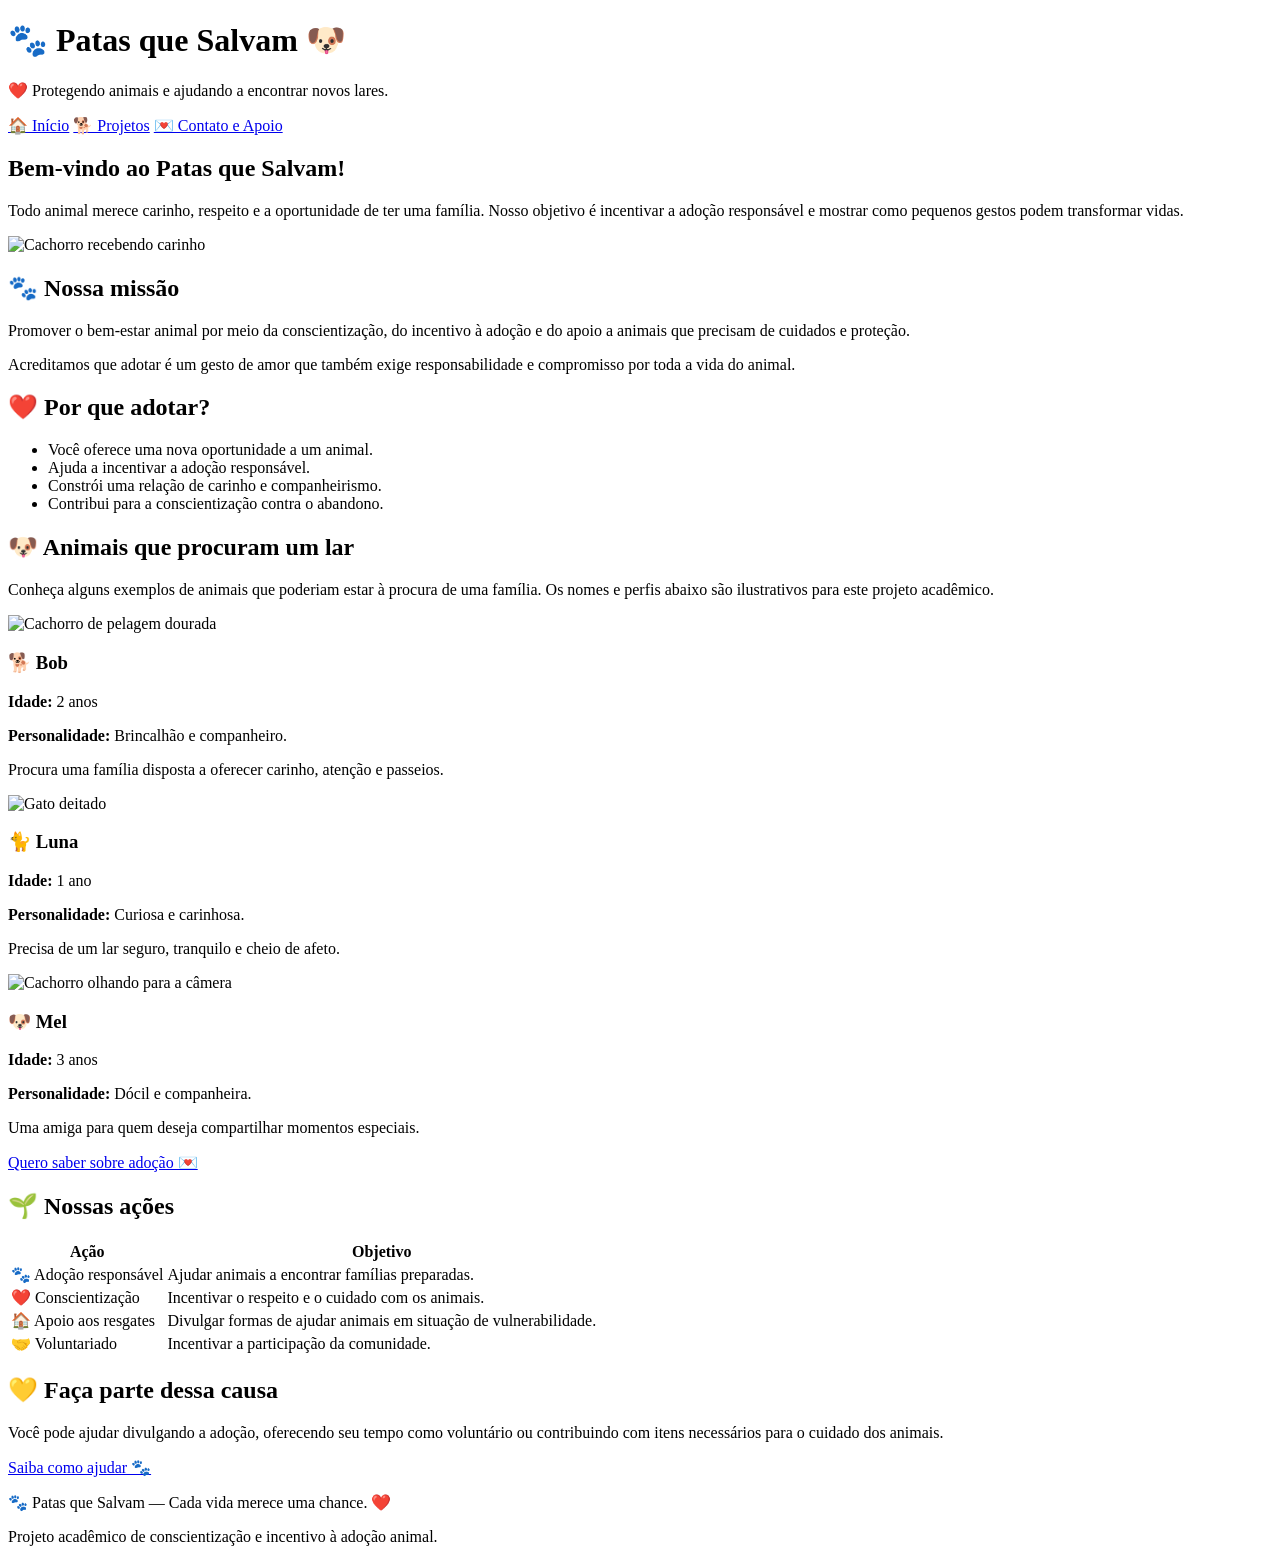
==== index.html @ 7de1390d "Add files via upload" ====
<!DOCTYPE html>
<html lang="pt-BR">
<head>
    <meta charset="UTF-8">
    <meta name="viewport" content="width=device-width, initial-scale=1.0">
    <title>Patas que Salvam | Adoção de Animais</title>
    <link rel="stylesheet" href="css/style.css">
</head>
<body>
    <header>
        <h1>🐾 Patas que Salvam 🐶</h1>
        <p>❤️ Protegendo animais e ajudando a encontrar novos lares.</p>
        <nav>
            <a href="index.html">🏠 Início</a>
            <a href="projetos.html">🐕 Projetos</a>
            <a href="contato.html">💌 Contato e Apoio</a>
        </nav>
    </header>

    <main>
        <section>
            <h2>Bem-vindo ao Patas que Salvam!</h2>
            <p>Todo animal merece carinho, respeito e a oportunidade de ter uma família. Nosso objetivo é incentivar a adoção responsável e mostrar como pequenos gestos podem transformar vidas.</p>
            <img src="https://images.unsplash.com/photo-1450778869180-41d0601e046e?auto=format&fit=crop&w=1000&q=80" alt="Cachorro recebendo carinho">
        </section>

        <section>
            <h2>🐾 Nossa missão</h2>
            <p>Promover o bem-estar animal por meio da conscientização, do incentivo à adoção e do apoio a animais que precisam de cuidados e proteção.</p>
            <p>Acreditamos que adotar é um gesto de amor que também exige responsabilidade e compromisso por toda a vida do animal.</p>
        </section>

        <section>
            <h2>❤️ Por que adotar?</h2>
            <ul>
                <li>Você oferece uma nova oportunidade a um animal.</li>
                <li>Ajuda a incentivar a adoção responsável.</li>
                <li>Constrói uma relação de carinho e companheirismo.</li>
                <li>Contribui para a conscientização contra o abandono.</li>
            </ul>
        </section>

        <section>
            <h2>🐶 Animais que procuram um lar</h2>
            <p>Conheça alguns exemplos de animais que poderiam estar à procura de uma família. Os nomes e perfis abaixo são ilustrativos para este projeto acadêmico.</p>

            <div class="animais">
                <article class="animal">
                    <img src="https://images.unsplash.com/photo-1552053831-71594a27632d?auto=format&fit=crop&w=700&q=80" alt="Cachorro de pelagem dourada">
                    <h3>🐕 Bob</h3>
                    <p><strong>Idade:</strong> 2 anos</p>
                    <p><strong>Personalidade:</strong> Brincalhão e companheiro.</p>
                    <p>Procura uma família disposta a oferecer carinho, atenção e passeios.</p>
                </article>

                <article class="animal">
                    <img src="https://images.unsplash.com/photo-1573865526739-10659fec78a5?auto=format&fit=crop&w=700&q=80" alt="Gato deitado">
                    <h3>🐈 Luna</h3>
                    <p><strong>Idade:</strong> 1 ano</p>
                    <p><strong>Personalidade:</strong> Curiosa e carinhosa.</p>
                    <p>Precisa de um lar seguro, tranquilo e cheio de afeto.</p>
                </article>

                <article class="animal">
                    <img src="https://images.unsplash.com/photo-1543466835-00a7907e9de1?auto=format&fit=crop&w=700&q=80" alt="Cachorro olhando para a câmera">
                    <h3>🐶 Mel</h3>
                    <p><strong>Idade:</strong> 3 anos</p>
                    <p><strong>Personalidade:</strong> Dócil e companheira.</p>
                    <p>Uma amiga para quem deseja compartilhar momentos especiais.</p>
                </article>
            </div>

            <p><a class="botao" href="contato.html">Quero saber sobre adoção 💌</a></p>
        </section>

        <section>
            <h2>🌱 Nossas ações</h2>
            <table>
                <thead>
                    <tr>
                        <th>Ação</th>
                        <th>Objetivo</th>
                    </tr>
                </thead>
                <tbody>
                    <tr>
                        <td>🐾 Adoção responsável</td>
                        <td>Ajudar animais a encontrar famílias preparadas.</td>
                    </tr>
                    <tr>
                        <td>❤️ Conscientização</td>
                        <td>Incentivar o respeito e o cuidado com os animais.</td>
                    </tr>
                    <tr>
                        <td>🏠 Apoio aos resgates</td>
                        <td>Divulgar formas de ajudar animais em situação de vulnerabilidade.</td>
                    </tr>
                    <tr>
                        <td>🤝 Voluntariado</td>
                        <td>Incentivar a participação da comunidade.</td>
                    </tr>
                </tbody>
            </table>
        </section>

        <section>
            <h2>💛 Faça parte dessa causa</h2>
            <p>Você pode ajudar divulgando a adoção, oferecendo seu tempo como voluntário ou contribuindo com itens necessários para o cuidado dos animais.</p>
            <a class="botao" href="contato.html">Saiba como ajudar 🐾</a>
        </section>
    </main>

    <footer>
        <p>🐾 Patas que Salvam — Cada vida merece uma chance. ❤️</p>
        <p>Projeto acadêmico de conscientização e incentivo à adoção animal.</p>
    </footer>
</body>
</html>
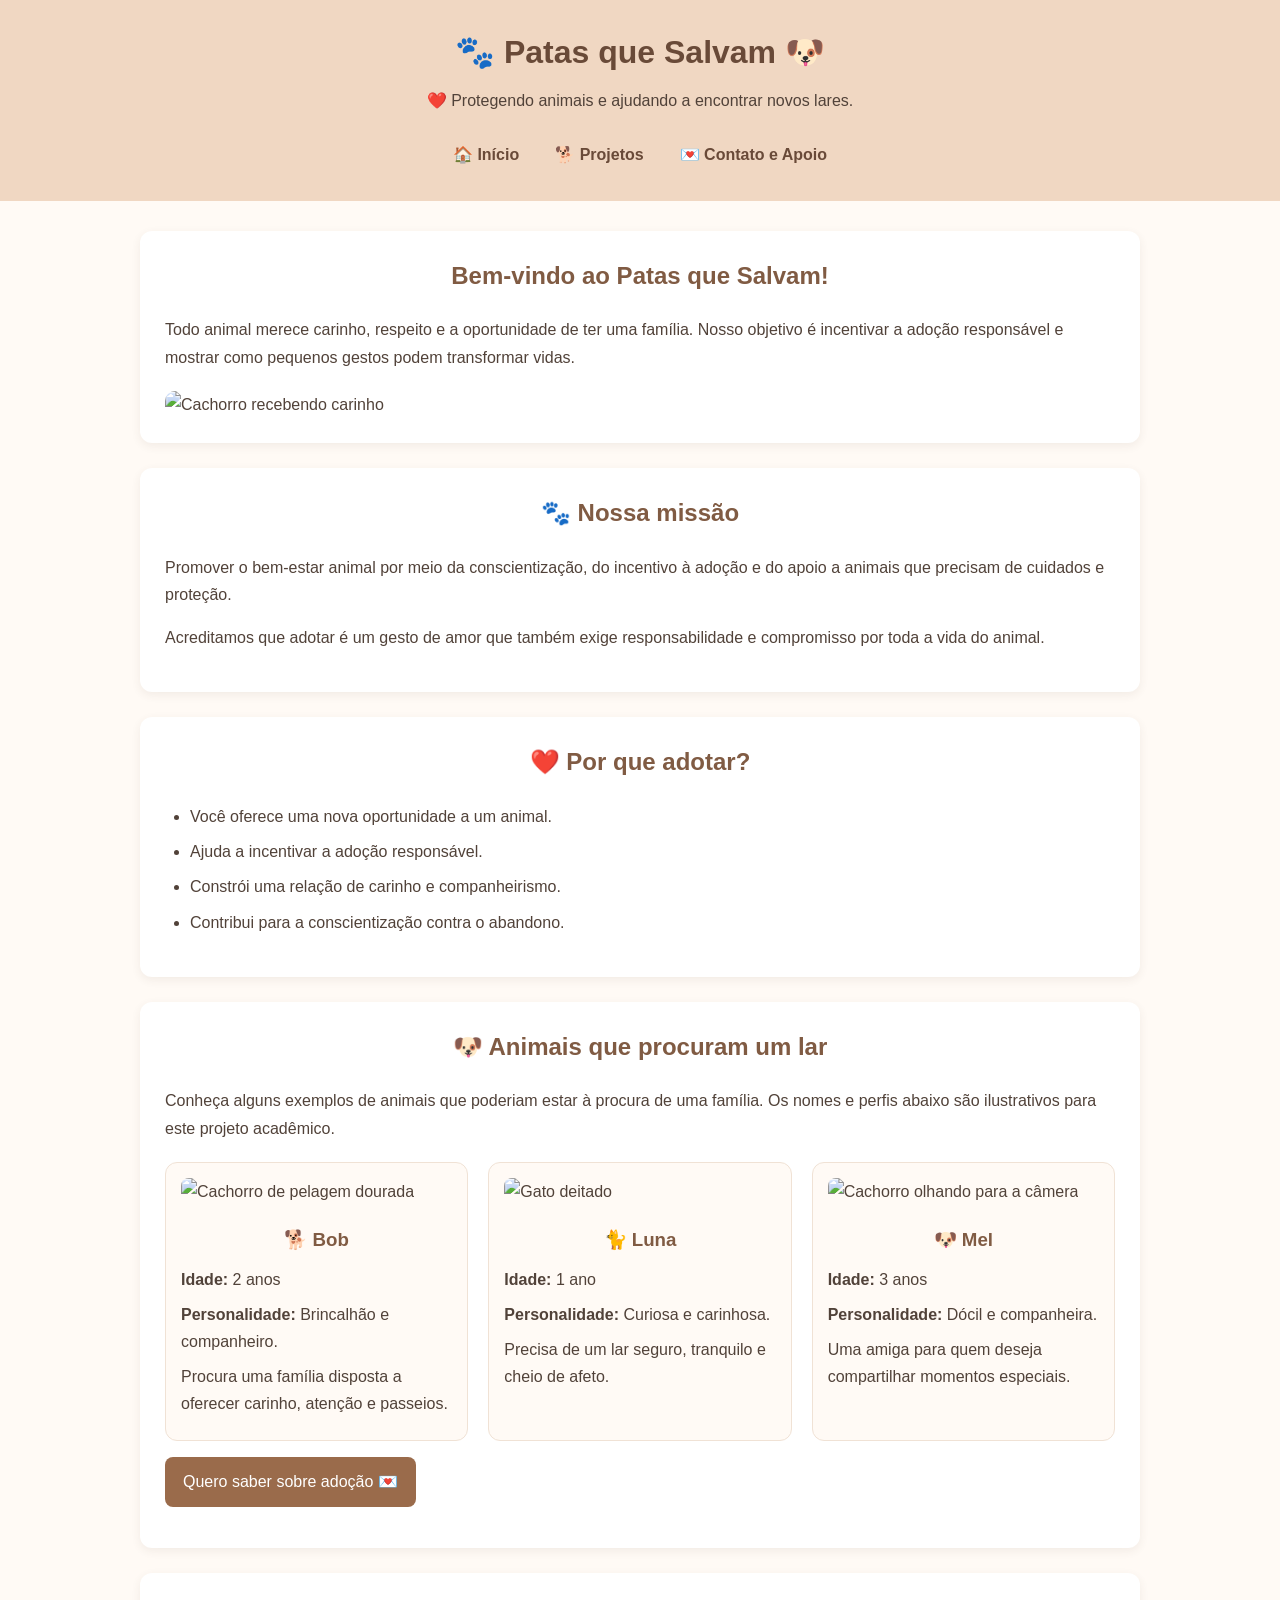
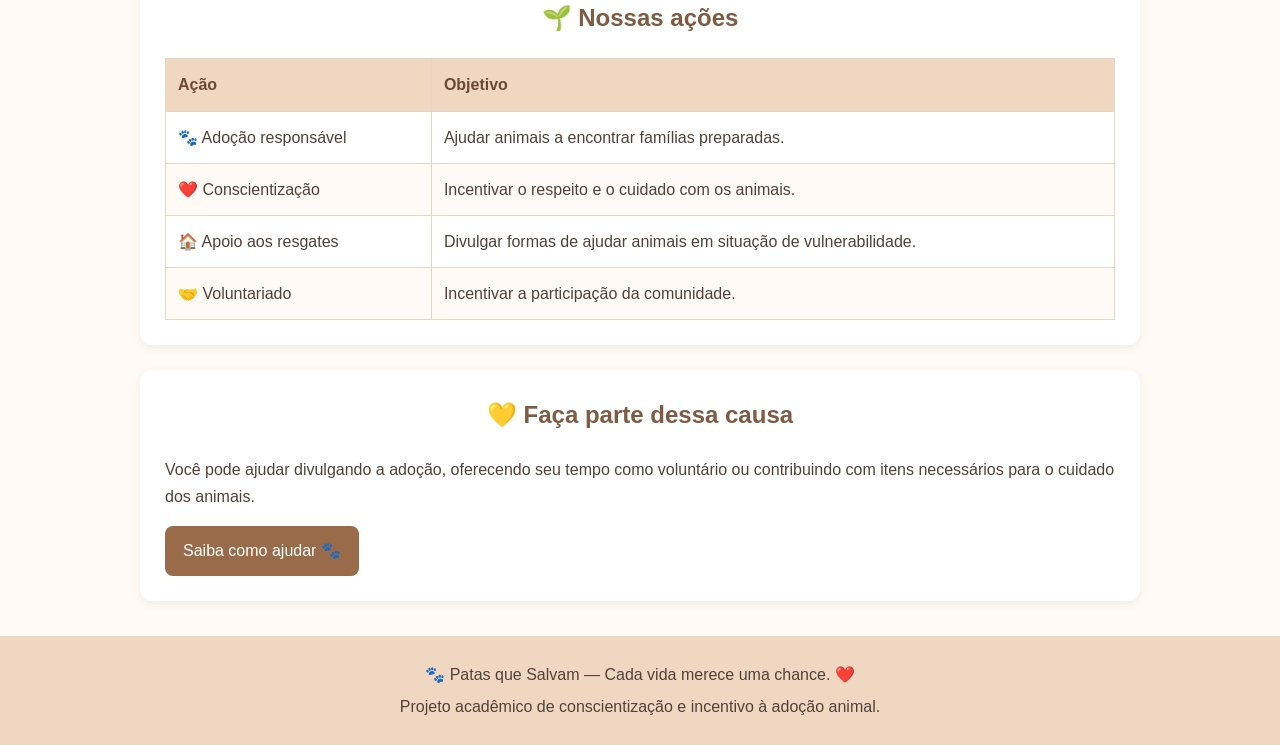
==== commit 212a9be7: "Mudança para o celular" ====
--- a/index.html
+++ b/index.html
@@ -5,7 +5,7 @@
     <meta charset="UTF-8">
     <meta name="viewport" content="width=device-width, initial-scale=1.0">
     <title>Patas que Salvam | Adoção de Animais</title>
-    <link rel="stylesheet" href="css/style.css">
+    <link rel="stylesheet" href="style.css">
 </head>
 <body>
     <header>
--- a/style.css
+++ b/style.css
@@ -0,0 +1,248 @@
+ {
+    box-sizing: border-box;
+}
+
+body {
+    margin: 0;
+    font-family: Arial, Helvetica, sans-serif;
+    background-color: #fffaf5;
+    color: #514239;
+    line-height: 1.7;
+}
+
+header {
+    background-color: #f0d7c2;
+    text-align: center;
+    padding: 25px 15px;
+}
+
+header h1 {
+    margin: 0;
+    color: #694a38;
+    font-size: 32px;
+}
+
+header p {
+    margin: 8px 0 18px;
+}
+
+nav {
+    display: flex;
+    justify-content: center;
+    flex-wrap: wrap;
+    gap: 12px;
+}
+
+nav a {
+    color: #694a38;
+    text-decoration: none;
+    font-weight: bold;
+    padding: 8px 12px;
+    border-radius: 8px;
+}
+
+nav a:hover {
+    background-color: #e5c2a5;
+}
+
+main {
+    width: 90%;
+    max-width: 1000px;
+    margin: 30px auto;
+}
+
+section {
+    background-color: #ffffff;
+    margin-bottom: 25px;
+    padding: 25px;
+    border-radius: 12px;
+    box-shadow: 0 3px 10px rgba(90, 65, 45, 0.08);
+}
+
+h2 {
+    color: #805b43;
+    text-align: center;
+    margin-top: 0;
+}
+
+h3 {
+    color: #805b43;
+}
+
+section > img {
+    display: block;
+    width: 100%;
+    max-height: 400px;
+    object-fit: cover;
+    border-radius: 10px;
+    margin: 20px auto 0;
+}
+
+ul {
+    padding-left: 25px;
+}
+
+li {
+    margin-bottom: 8px;
+}
+
+.animais {
+    display: flex;
+    flex-wrap: wrap;
+    justify-content: center;
+    gap: 20px;
+    margin-top: 20px;
+}
+
+.animal {
+    background-color: #fffaf5;
+    border: 1px solid #f0e2d5;
+    border-radius: 12px;
+    padding: 15px;
+    flex: 1 1 230px;
+    max-width: 300px;
+}
+
+.animal img {
+    width: 100%;
+    height: 190px;
+    object-fit: cover;
+    border-radius: 8px;
+}
+
+.animal h3 {
+    text-align: center;
+    margin-bottom: 10px;
+}
+
+.animal p {
+    margin: 8px 0;
+}
+
+table {
+    width: 100%;
+    border-collapse: collapse;
+    margin-top: 15px;
+}
+
+th,
+td {
+    border: 1px solid #e7d5c5;
+    padding: 12px;
+    text-align: left;
+}
+
+th {
+    background-color: #f0d7c2;
+    color: #694a38;
+}
+
+tr:nth-child(even) {
+    background-color: #fffaf5;
+}
+
+.botao,
+button {
+    display: inline-block;
+    background-color: #9a6b4b;
+    color: #ffffff;
+    text-decoration: none;
+    border: none;
+    border-radius: 8px;
+    padding: 11px 18px;
+    font-size: 16px;
+    font-family: inherit;
+    cursor: pointer;
+}
+
+.botao:hover,
+button:hover {
+    background-color: #785137;
+}
+
+form {
+    display: flex;
+    flex-direction: column;
+    gap: 10px;
+    margin-top: 20px;
+}
+
+label {
+    font-weight: bold;
+}
+
+input,
+select,
+textarea {
+    width: 100%;
+    padding: 12px;
+    border: 1px solid #d9c6b5;
+    border-radius: 8px;
+    background-color: #fffdfb;
+    color: #514239;
+    font: inherit;
+}
+
+textarea {
+    resize: vertical;
+}
+
+form button {
+    align-self: flex-start;
+    margin-top: 10px;
+}
+
+.aviso {
+    font-size: 14px;
+    color: #76685d;
+    margin-top: 18px;
+}
+
+footer {
+    background-color: #f0d7c2;
+    text-align: center;
+    padding: 20px 15px;
+    margin-top: 35px;
+}
+
+footer p {
+    margin: 5px 0;
+}
+
+@media (max-width: 600px) {
+    header h1 {
+        font-size: 26px;
+    }
+
+    nav {
+        gap: 5px;
+    }
+
+    nav a {
+        padding: 7px;
+        font-size: 14px;
+    }
+
+    main {
+        width: 94%;
+        margin: 18px auto;
+    }
+
+    section {
+        padding: 18px;
+    }
+
+    .animal {
+        max-width: 100%;
+    }
+
+    table {
+        font-size: 14px;
+    }
+
+    th,
+    td {
+        padding: 8px;
+    }
+}
+
